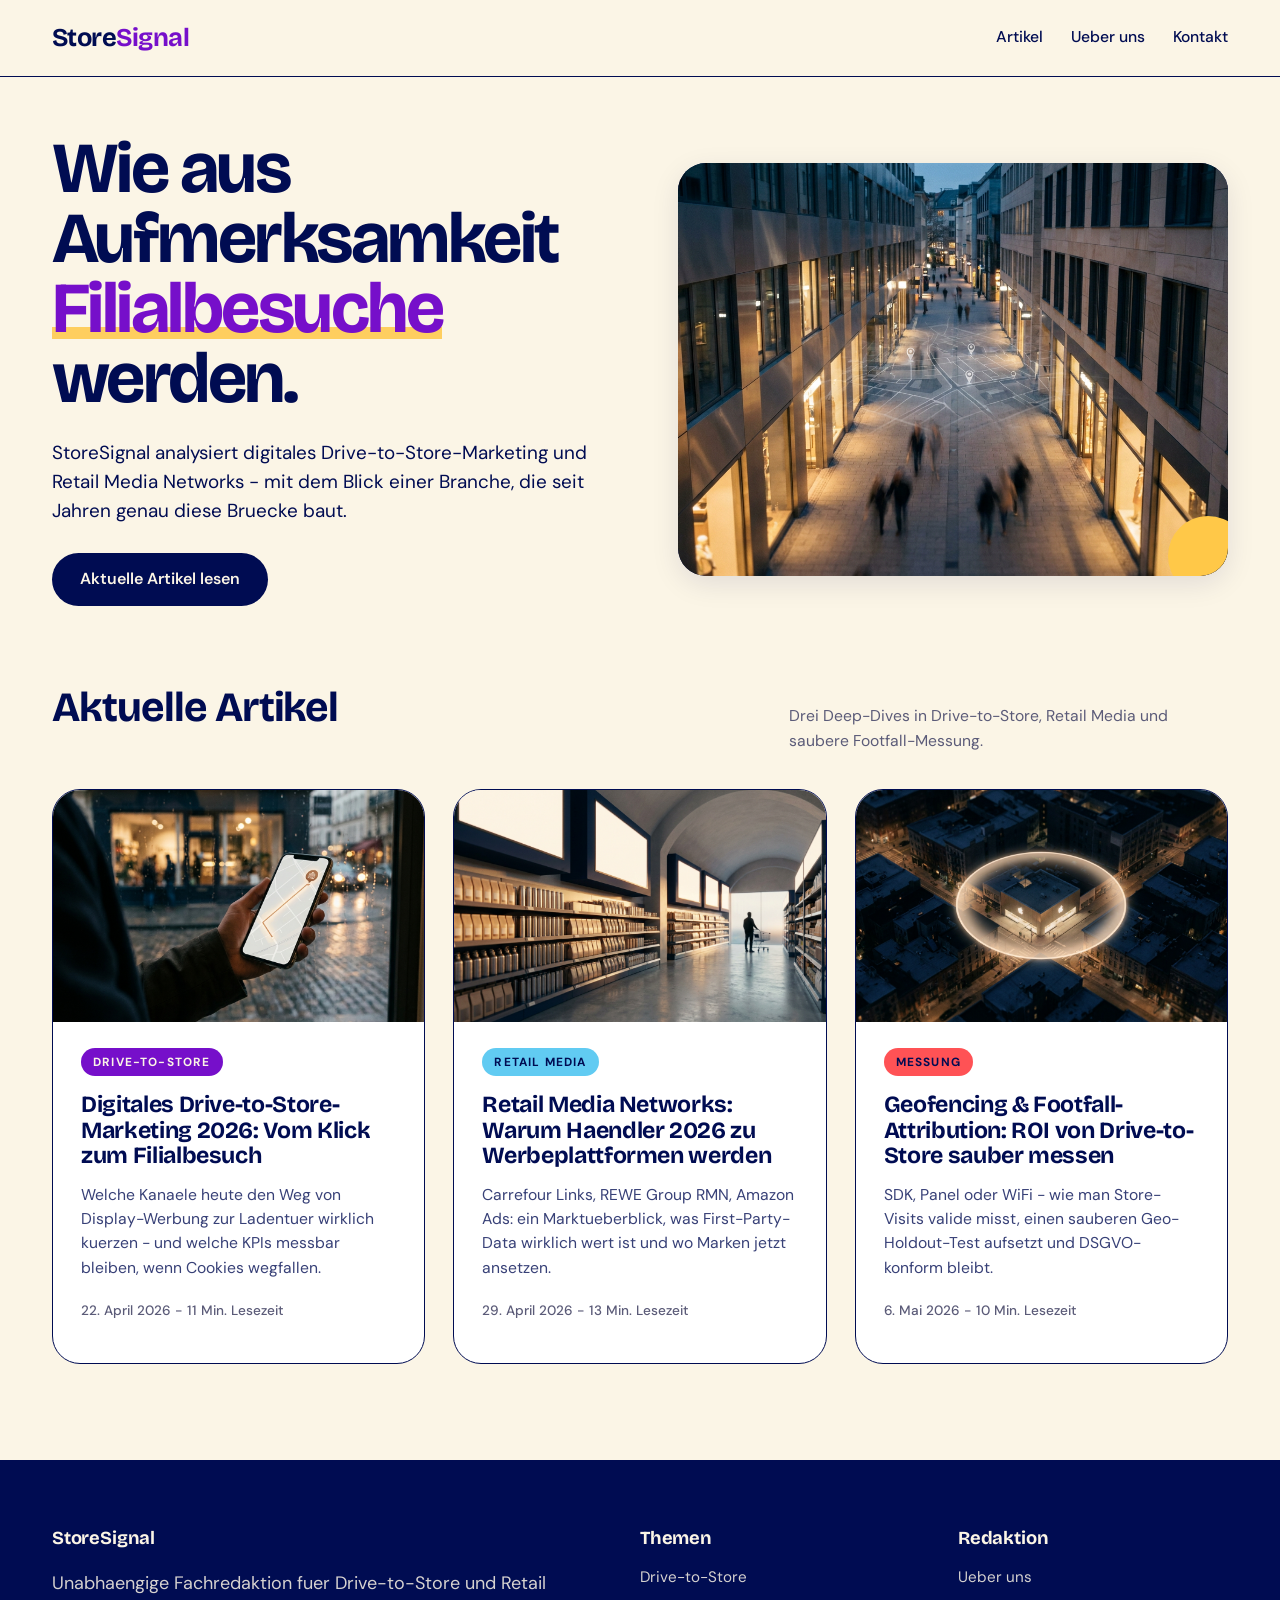
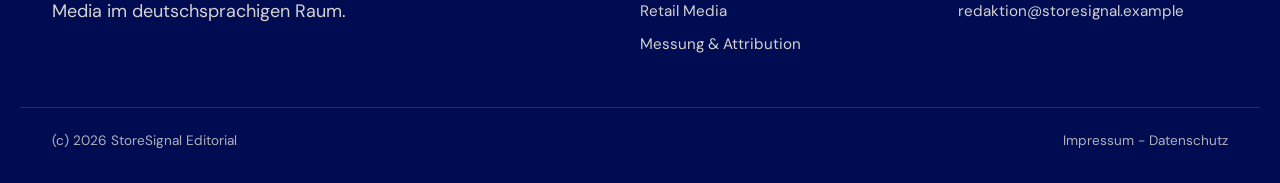
==== index.html @ 071c0acd "Initial blog: 3 articles, Shopfully-inspired design" ====
<!doctype html>
<html lang="de">
<head>
<meta charset="utf-8">
<meta name="viewport" content="width=device-width,initial-scale=1">
<title>StoreSignal - Drive-to-Store & Retail Media Insights</title>
<meta name="description" content="Fachredaktion fuer digitales Drive-to-Store-Marketing und Retail Media Networks: Analysen, KPI-Frameworks und Praxisbeispiele aus dem europaeischen Handel.">
<link rel="canonical" href="https://nichtagentur.github.io/dts-retail-blog/">
<meta property="og:type" content="website">
<meta property="og:title" content="StoreSignal - Drive-to-Store & Retail Media Insights">
<meta property="og:description" content="Fachredaktion fuer digitales Drive-to-Store-Marketing und Retail Media Networks im europaeischen Handel.">
<meta property="og:url" content="https://nichtagentur.github.io/dts-retail-blog/">
<meta property="og:image" content="https://nichtagentur.github.io/dts-retail-blog/assets/img/site-hero.png">
<meta property="og:locale" content="de_AT">
<meta name="twitter:card" content="summary_large_image">
<link rel="icon" href="favicon.ico" type="image/png">
<link rel="preconnect" href="https://fonts.googleapis.com">
<link rel="preconnect" href="https://fonts.gstatic.com" crossorigin>
<link rel="stylesheet" href="https://fonts.googleapis.com/css2?family=Bricolage+Grotesque:opsz,wght@12..96,500;12..96,600;12..96,700;12..96,800&family=DM+Sans:wght@400;500;600;700&display=swap">
<link rel="stylesheet" href="assets/style.css">
<link rel="preload" as="image" href="assets/img/site-hero.png">
<script type="application/ld+json">
{
  "@context": "https://schema.org",
  "@type": "WebSite",
  "name": "StoreSignal",
  "url": "https://nichtagentur.github.io/dts-retail-blog/",
  "description": "Fachredaktion fuer digitales Drive-to-Store-Marketing und Retail Media Networks.",
  "inLanguage": "de-AT",
  "publisher": {
    "@type": "Organization",
    "name": "StoreSignal Editorial",
    "url": "https://nichtagentur.github.io/dts-retail-blog/"
  }
}
</script>
<script type="application/ld+json">
{
  "@context": "https://schema.org",
  "@type": "Blog",
  "name": "StoreSignal",
  "url": "https://nichtagentur.github.io/dts-retail-blog/",
  "blogPost": [
    {"@type": "BlogPosting", "headline": "Digitales Drive-to-Store-Marketing 2026: Vom Klick zum Filialbesuch", "url": "https://nichtagentur.github.io/dts-retail-blog/artikel/drive-to-store-2026.html", "datePublished": "2026-04-22"},
    {"@type": "BlogPosting", "headline": "Retail Media Networks: Warum Haendler 2026 zu Werbeplattformen werden", "url": "https://nichtagentur.github.io/dts-retail-blog/artikel/retail-media-networks.html", "datePublished": "2026-04-29"},
    {"@type": "BlogPosting", "headline": "Geofencing & Footfall-Attribution: ROI von Drive-to-Store sauber messen", "url": "https://nichtagentur.github.io/dts-retail-blog/artikel/geofencing-roi-messen.html", "datePublished": "2026-05-06"}
  ]
}
</script>
</head>
<body>
<a class="skip-link" href="#main">Zum Inhalt springen</a>
<header class="site-header">
  <div class="site-header__inner">
    <a class="brand" href="/">Store<span>Signal</span></a>
    <nav class="site-nav" aria-label="Hauptnavigation">
      <a href="/">Artikel</a>
      <a href="about.html">Ueber uns</a>
      <a href="#footer-contact">Kontakt</a>
    </nav>
  </div>
</header>

<main id="main">
  <section class="hero" aria-label="Einleitung">
    <div class="hero__copy">
      <h1>Wie aus Aufmerksamkeit <em>Filialbesuche</em> werden.</h1>
      <p>StoreSignal analysiert digitales Drive-to-Store-Marketing und Retail Media Networks - mit dem Blick einer Branche, die seit Jahren genau diese Bruecke baut.</p>
      <a class="hero__cta" href="#artikel">Aktuelle Artikel lesen</a>
    </div>
    <div class="hero__media">
      <img src="assets/img/site-hero.png" alt="Moderne Einkaufsstrasse bei Daemmerung mit subtilen digitalen Karten-Overlays" width="1600" height="900">
    </div>
  </section>

  <div class="section-head" id="artikel">
    <h2>Aktuelle Artikel</h2>
    <p>Drei Deep-Dives in Drive-to-Store, Retail Media und saubere Footfall-Messung.</p>
  </div>

  <section class="cards" aria-label="Aktuelle Artikel">
    <article class="card">
      <a href="artikel/drive-to-store-2026.html" class="card__media" aria-hidden="true" tabindex="-1">
        <img src="assets/img/article1-hero.png" alt="" width="640" height="360" loading="lazy">
      </a>
      <div class="card__body">
        <span class="card__tag tag--purple">Drive-to-Store</span>
        <h2 class="card__title"><a href="artikel/drive-to-store-2026.html">Digitales Drive-to-Store-Marketing 2026: Vom Klick zum Filialbesuch</a></h2>
        <p class="card__excerpt">Welche Kanaele heute den Weg von Display-Werbung zur Ladentuer wirklich kuerzen - und welche KPIs messbar bleiben, wenn Cookies wegfallen.</p>
        <p class="card__meta">22. April 2026 - 11 Min. Lesezeit</p>
      </div>
    </article>

    <article class="card">
      <a href="artikel/retail-media-networks.html" class="card__media" aria-hidden="true" tabindex="-1">
        <img src="assets/img/article2-hero.png" alt="" width="640" height="360" loading="lazy">
      </a>
      <div class="card__body">
        <span class="card__tag tag--cyan">Retail Media</span>
        <h2 class="card__title"><a href="artikel/retail-media-networks.html">Retail Media Networks: Warum Haendler 2026 zu Werbeplattformen werden</a></h2>
        <p class="card__excerpt">Carrefour Links, REWE Group RMN, Amazon Ads: ein Marktueberblick, was First-Party-Data wirklich wert ist und wo Marken jetzt ansetzen.</p>
        <p class="card__meta">29. April 2026 - 13 Min. Lesezeit</p>
      </div>
    </article>

    <article class="card">
      <a href="artikel/geofencing-roi-messen.html" class="card__media" aria-hidden="true" tabindex="-1">
        <img src="assets/img/article3-hero.png" alt="" width="640" height="360" loading="lazy">
      </a>
      <div class="card__body">
        <span class="card__tag tag--coral">Messung</span>
        <h2 class="card__title"><a href="artikel/geofencing-roi-messen.html">Geofencing & Footfall-Attribution: ROI von Drive-to-Store sauber messen</a></h2>
        <p class="card__excerpt">SDK, Panel oder WiFi - wie man Store-Visits valide misst, einen sauberen Geo-Holdout-Test aufsetzt und DSGVO-konform bleibt.</p>
        <p class="card__meta">6. Mai 2026 - 10 Min. Lesezeit</p>
      </div>
    </article>
  </section>
</main>

<footer class="site-footer" id="footer-contact">
  <div class="site-footer__inner">
    <div>
      <h3>StoreSignal</h3>
      <p>Unabhaengige Fachredaktion fuer Drive-to-Store und Retail Media im deutschsprachigen Raum.</p>
    </div>
    <div>
      <h3>Themen</h3>
      <ul>
        <li><a href="artikel/drive-to-store-2026.html">Drive-to-Store</a></li>
        <li><a href="artikel/retail-media-networks.html">Retail Media</a></li>
        <li><a href="artikel/geofencing-roi-messen.html">Messung & Attribution</a></li>
      </ul>
    </div>
    <div>
      <h3>Redaktion</h3>
      <ul>
        <li><a href="about.html">Ueber uns</a></li>
        <li><a href="mailto:redaktion@storesignal.example">redaktion@storesignal.example</a></li>
      </ul>
    </div>
  </div>
  <div class="site-footer__legal">
    <span>(c) 2026 StoreSignal Editorial</span>
    <span><a href="about.html#impressum">Impressum</a> - <a href="about.html#datenschutz">Datenschutz</a></span>
  </div>
</footer>
</body>
</html>
---- assets/style.css ----
/* StoreSignal - Shopfully-inspired design system */
:root {
  --c-navy: #000C52;
  --c-cream: #FBF5E6;
  --c-white: #ffffff;
  --c-purple: #760FCA;
  --c-yellow: #FFC848;
  --c-cyan: #61CBF2;
  --c-coral: #FF5255;
  --c-muted: #5b5b78;
  --c-line: #e5e0d2;
  --shadow: 0 8px 28px rgba(0, 12, 82, 0.10);
  --radius: 18px;
  --radius-lg: 28px;
  --maxw: 1240px;
  --readw: 740px;
  --font-display: "Bricolage Grotesque", "Komplekt", "Space Grotesk", system-ui, sans-serif;
  --font-body: "DM Sans", system-ui, -apple-system, "Segoe UI", Roboto, Helvetica, Arial, sans-serif;
}

* { box-sizing: border-box; }
html { scroll-behavior: smooth; }
body {
  margin: 0;
  background: var(--c-cream);
  color: var(--c-navy);
  font-family: var(--font-body);
  font-size: 18px;
  line-height: 1.55;
  -webkit-font-smoothing: antialiased;
  text-rendering: optimizeLegibility;
}
@media (prefers-reduced-motion: reduce) {
  *, *::before, *::after { animation: none !important; transition: none !important; }
}
img { max-width: 100%; height: auto; display: block; }
a { color: var(--c-purple); text-decoration: none; border-bottom: 1.5px solid currentColor; padding-bottom: 1px; }
a:hover { color: var(--c-coral); }

.skip-link {
  position: absolute; left: -9999px; top: 0;
  background: var(--c-navy); color: var(--c-cream); padding: 10px 16px; z-index: 1000;
}
.skip-link:focus { left: 8px; top: 8px; }

/* ---------- Header ---------- */
.site-header {
  background: var(--c-cream);
  border-bottom: 1.5px solid var(--c-navy);
  position: sticky; top: 0; z-index: 50;
}
.site-header__inner {
  max-width: var(--maxw); margin: 0 auto;
  padding: 18px 32px;
  display: flex; align-items: center; justify-content: space-between; gap: 24px;
}
.brand {
  font-family: var(--font-display);
  font-size: 1.6rem; font-weight: 700;
  color: var(--c-navy);
  border: none; padding: 0;
  letter-spacing: -0.02em;
}
.brand:hover { color: var(--c-purple); }
.brand span { color: var(--c-purple); }
.site-nav { display: flex; gap: 28px; }
.site-nav a {
  border: none;
  color: var(--c-navy);
  font-weight: 500; font-size: 0.98rem;
}
.site-nav a:hover { color: var(--c-purple); }
.site-nav a[aria-current="page"] { color: var(--c-purple); }

/* ---------- Hero ---------- */
.hero {
  max-width: var(--maxw);
  margin: 56px auto 80px;
  padding: 0 32px;
  display: grid;
  grid-template-columns: 1.05fr 1fr;
  gap: 48px;
  align-items: center;
}
.hero__copy h1 {
  font-family: var(--font-display);
  font-weight: 700;
  font-size: clamp(2.6rem, 5.6vw, 4.6rem);
  line-height: 0.98;
  letter-spacing: -0.035em;
  margin: 0 0 24px;
  color: var(--c-navy);
}
.hero__copy h1 em {
  font-style: normal; color: var(--c-purple);
  position: relative; display: inline-block;
}
.hero__copy h1 em::after {
  content: ""; position: absolute; left: 0; right: 0; bottom: 4px; height: 12px;
  background: var(--c-yellow); z-index: -1; opacity: 0.85;
}
.hero__copy p {
  font-size: 1.18rem;
  color: var(--c-navy);
  margin: 0 0 28px;
  max-width: 30em;
}
.hero__cta {
  display: inline-block;
  background: var(--c-navy);
  color: var(--c-cream);
  font-weight: 600;
  padding: 14px 28px;
  border-radius: 999px;
  border: none;
  font-size: 1rem;
  transition: transform 0.15s ease, background 0.15s ease;
}
.hero__cta:hover { background: var(--c-purple); color: var(--c-cream); transform: translateY(-2px); }
.hero__media {
  border-radius: var(--radius-lg);
  overflow: hidden;
  background: var(--c-navy);
  aspect-ratio: 4/3;
  box-shadow: var(--shadow);
  position: relative;
}
.hero__media img { width: 100%; height: 100%; object-fit: cover; }
.hero__media::after {
  content: ""; position: absolute; inset: auto -20px -20px auto;
  width: 80px; height: 80px; background: var(--c-yellow); border-radius: 50%;
}

/* ---------- Layout containers ---------- */
main { display: block; }
.container { max-width: var(--maxw); margin: 0 auto; padding: 0 32px; }

/* ---------- Section heading ---------- */
.section-head {
  max-width: var(--maxw); margin: 0 auto 36px; padding: 0 32px;
  display: flex; align-items: baseline; justify-content: space-between; gap: 24px;
}
.section-head h2 {
  font-family: var(--font-display);
  font-weight: 700; font-size: clamp(1.8rem, 3.4vw, 2.6rem);
  letter-spacing: -0.025em; line-height: 1.05;
  margin: 0;
}
.section-head p { color: var(--c-muted); font-size: 0.98rem; margin: 0; max-width: 28em; }

/* ---------- Cards ---------- */
.cards {
  display: grid;
  grid-template-columns: repeat(auto-fit, minmax(330px, 1fr));
  gap: 28px;
  max-width: var(--maxw);
  margin: 0 auto 96px;
  padding: 0 32px;
}
.card {
  background: var(--c-white);
  border: 1.5px solid var(--c-navy);
  border-radius: var(--radius-lg);
  overflow: hidden;
  display: flex; flex-direction: column;
  transition: transform 0.2s ease, box-shadow 0.2s ease;
}
.card:hover { transform: translateY(-4px); box-shadow: var(--shadow); }
.card__media { aspect-ratio: 16/10; background: var(--c-navy); overflow: hidden; border: none; padding: 0; display: block; }
.card__media img { width: 100%; height: 100%; object-fit: cover; }
.card__body { padding: 26px 28px 28px; flex: 1; display: flex; flex-direction: column; }
.card__tag {
  align-self: flex-start;
  font-size: 0.74rem; font-weight: 700; text-transform: uppercase; letter-spacing: 0.1em;
  background: var(--c-yellow); color: var(--c-navy);
  padding: 5px 12px; border-radius: 999px;
  margin-bottom: 16px;
}
.card__tag.tag--purple { background: var(--c-purple); color: var(--c-cream); }
.card__tag.tag--cyan { background: var(--c-cyan); color: var(--c-navy); }
.card__tag.tag--coral { background: var(--c-coral); color: var(--c-navy); }
.card__title {
  font-family: var(--font-display);
  font-weight: 700; font-size: 1.45rem; line-height: 1.1;
  letter-spacing: -0.015em; margin: 0 0 14px;
}
.card__title a { color: var(--c-navy); border: none; }
.card__title a:hover { color: var(--c-purple); }
.card__excerpt { color: var(--c-navy); opacity: 0.78; font-size: 0.98rem; margin: 0 0 20px; }
.card__meta { margin-top: auto; font-size: 0.85rem; color: var(--c-muted); font-weight: 500; }

/* ---------- Article page ---------- */
.article {
  background: var(--c-cream);
  padding-top: 36px;
  padding-bottom: 96px;
}
.article__breadcrumbs {
  font-size: 0.88rem; color: var(--c-muted);
  max-width: var(--readw); margin: 0 auto 24px; padding: 0 24px;
}
.article__breadcrumbs a { color: var(--c-muted); border: none; }
.article__breadcrumbs a:hover { color: var(--c-purple); }
.article__header { max-width: var(--readw); margin: 0 auto 36px; padding: 0 24px; }
.article__tag {
  display: inline-block;
  font-size: 0.78rem; font-weight: 700; text-transform: uppercase; letter-spacing: 0.1em;
  background: var(--c-yellow); color: var(--c-navy);
  padding: 6px 14px; border-radius: 999px;
}
.article__title {
  font-family: var(--font-display); font-weight: 700;
  font-size: clamp(2.2rem, 4.6vw, 3.6rem);
  line-height: 1.02;
  letter-spacing: -0.03em;
  margin: 18px 0 22px;
  color: var(--c-navy);
}
.article__lede {
  font-size: 1.28rem; line-height: 1.5; color: var(--c-navy);
  margin: 0 0 28px; font-weight: 500;
}
.article__meta {
  display: flex; flex-wrap: wrap; gap: 18px;
  font-size: 0.92rem; color: var(--c-muted);
  border-top: 1.5px solid var(--c-navy);
  border-bottom: 1.5px solid var(--c-navy);
  padding: 16px 0;
}
.article__meta strong { color: var(--c-navy); font-weight: 700; }
.article__meta a { border: none; color: var(--c-purple); font-weight: 600; }

.article__hero {
  max-width: var(--maxw); margin: 32px auto 44px; padding: 0 32px;
}
.article__hero img {
  width: 100%; aspect-ratio: 16/9; object-fit: cover;
  border-radius: var(--radius-lg);
  border: 1.5px solid var(--c-navy);
}
.article__hero figcaption {
  margin-top: 14px; font-size: 0.88rem; color: var(--c-muted); text-align: center;
}

.article__body {
  max-width: var(--readw); margin: 0 auto; padding: 0 24px;
  font-family: var(--font-body);
  font-size: 1.13rem; line-height: 1.7;
  color: var(--c-navy);
}
.article__body h2 {
  font-family: var(--font-display); font-weight: 700;
  font-size: 1.85rem; line-height: 1.1; margin: 56px 0 16px;
  letter-spacing: -0.02em;
}
.article__body h3 {
  font-family: var(--font-display); font-weight: 700;
  font-size: 1.3rem; margin: 36px 0 10px;
  letter-spacing: -0.015em;
}
.article__body p { margin: 0 0 20px; }
.article__body ul, .article__body ol { margin: 0 0 22px; padding-left: 1.4em; }
.article__body li { margin-bottom: 10px; }
.article__body li::marker { color: var(--c-purple); font-weight: 700; }
.article__body strong { color: var(--c-navy); }
.article__body blockquote {
  margin: 32px 0; padding: 18px 26px;
  background: var(--c-yellow);
  border-radius: var(--radius);
  font-weight: 500;
  color: var(--c-navy);
  font-size: 1.15rem;
  border: none;
  font-style: normal;
}
.article__body figure { margin: 36px 0; }
.article__body figure img {
  border-radius: var(--radius);
  border: 1.5px solid var(--c-navy);
}
.article__body figcaption {
  font-size: 0.88rem; color: var(--c-muted); text-align: center; margin-top: 10px;
}
.article__body table {
  width: 100%; border-collapse: separate; border-spacing: 0; margin: 28px 0;
  font-size: 0.96rem;
  border: 1.5px solid var(--c-navy);
  border-radius: var(--radius);
  overflow: hidden;
  background: var(--c-white);
}
.article__body th, .article__body td {
  padding: 12px 16px; text-align: left;
  border-bottom: 1px solid var(--c-line);
}
.article__body th {
  background: var(--c-navy); color: var(--c-cream); font-weight: 700;
  text-transform: uppercase; letter-spacing: 0.05em; font-size: 0.82rem;
}
.article__body tr:last-child td { border-bottom: none; }
.article__body tbody tr:nth-child(even) { background: var(--c-cream); }

/* ---------- Author box ---------- */
.author-box {
  max-width: var(--readw); margin: 64px auto 0; padding: 0 24px;
}
.author-box__inner {
  display: flex; gap: 22px; align-items: flex-start;
  background: var(--c-navy);
  color: var(--c-cream);
  border-radius: var(--radius-lg);
  padding: 28px 30px;
}
.author-box__avatar {
  width: 76px; height: 76px; border-radius: 50%;
  background: var(--c-yellow); color: var(--c-navy);
  display: flex; align-items: center; justify-content: center;
  font-family: var(--font-display); font-size: 1.7rem; font-weight: 700;
  flex-shrink: 0;
}
.author-box__text { font-size: 0.98rem; line-height: 1.55; }
.author-box__text strong { font-size: 1.1rem; color: var(--c-cream); display: block; margin-bottom: 6px; font-family: var(--font-display); letter-spacing: -0.01em; }
.author-box__text p { margin: 4px 0; color: var(--c-cream); opacity: 0.9; }
.author-box__text a { color: var(--c-yellow); border-bottom-color: var(--c-yellow); }
.author-box__text a:hover { color: var(--c-cream); }

/* ---------- References ---------- */
.refs {
  max-width: var(--readw); margin: 56px auto 0; padding: 0 24px;
  font-size: 0.94rem; color: var(--c-muted);
}
.refs h2 { font-family: var(--font-display); color: var(--c-navy); font-size: 1.3rem; margin-bottom: 14px; letter-spacing: -0.015em; }
.refs ol { padding-left: 1.4em; }
.refs li { margin-bottom: 6px; }

/* ---------- Related ---------- */
.related {
  max-width: var(--maxw); margin: 80px auto 0; padding: 0 32px;
}
.related h2 {
  font-family: var(--font-display); font-weight: 700;
  font-size: 1.8rem; margin-bottom: 28px;
  letter-spacing: -0.025em;
}
.related .cards { padding: 0; margin: 0; }

/* ---------- Footer ---------- */
.site-footer {
  margin-top: 96px;
  background: var(--c-navy);
  color: var(--c-cream);
  padding: 64px 0 32px;
}
.site-footer__inner {
  max-width: var(--maxw); margin: 0 auto; padding: 0 32px;
  display: grid; grid-template-columns: 2fr 1fr 1fr; gap: 48px;
}
.site-footer h3 {
  font-family: var(--font-display); color: var(--c-cream); font-size: 1.15rem;
  margin: 0 0 14px; letter-spacing: -0.01em; font-weight: 700;
}
.site-footer p, .site-footer li { color: var(--c-cream); opacity: 0.85; }
.site-footer a { color: var(--c-cream); border-bottom-color: transparent; }
.site-footer a:hover { color: var(--c-yellow); border-bottom-color: var(--c-yellow); }
.site-footer ul { list-style: none; padding: 0; margin: 0; }
.site-footer li { margin-bottom: 10px; font-size: 0.95rem; }
.site-footer__legal {
  max-width: var(--maxw); margin: 40px auto 0; padding: 22px 32px 0;
  border-top: 1px solid rgba(251, 245, 230, 0.15);
  font-size: 0.85rem;
  display: flex; justify-content: space-between; flex-wrap: wrap; gap: 12px;
}
.site-footer__legal span { opacity: 0.7; }

/* ---------- About page ---------- */
.about__body {
  max-width: var(--readw); margin: 56px auto; padding: 0 24px;
  font-size: 1.1rem; line-height: 1.7;
}
.about__body h1 {
  font-family: var(--font-display); font-weight: 700;
  font-size: clamp(2.4rem, 4.4vw, 3.4rem); line-height: 1.02;
  letter-spacing: -0.03em; margin-bottom: 28px;
}
.about__body h2 {
  font-family: var(--font-display); font-weight: 700;
  font-size: 1.6rem; margin: 44px 0 12px; letter-spacing: -0.02em;
}

@media (max-width: 880px) {
  .hero { grid-template-columns: 1fr; gap: 32px; margin: 40px auto 56px; }
  .hero__media { aspect-ratio: 16/10; }
}
@media (max-width: 720px) {
  .site-header__inner { flex-direction: column; gap: 12px; padding: 14px 18px; }
  .site-footer__inner { grid-template-columns: 1fr; gap: 32px; }
  .author-box__inner { flex-direction: column; }
  .article__title { font-size: 2rem; }
}
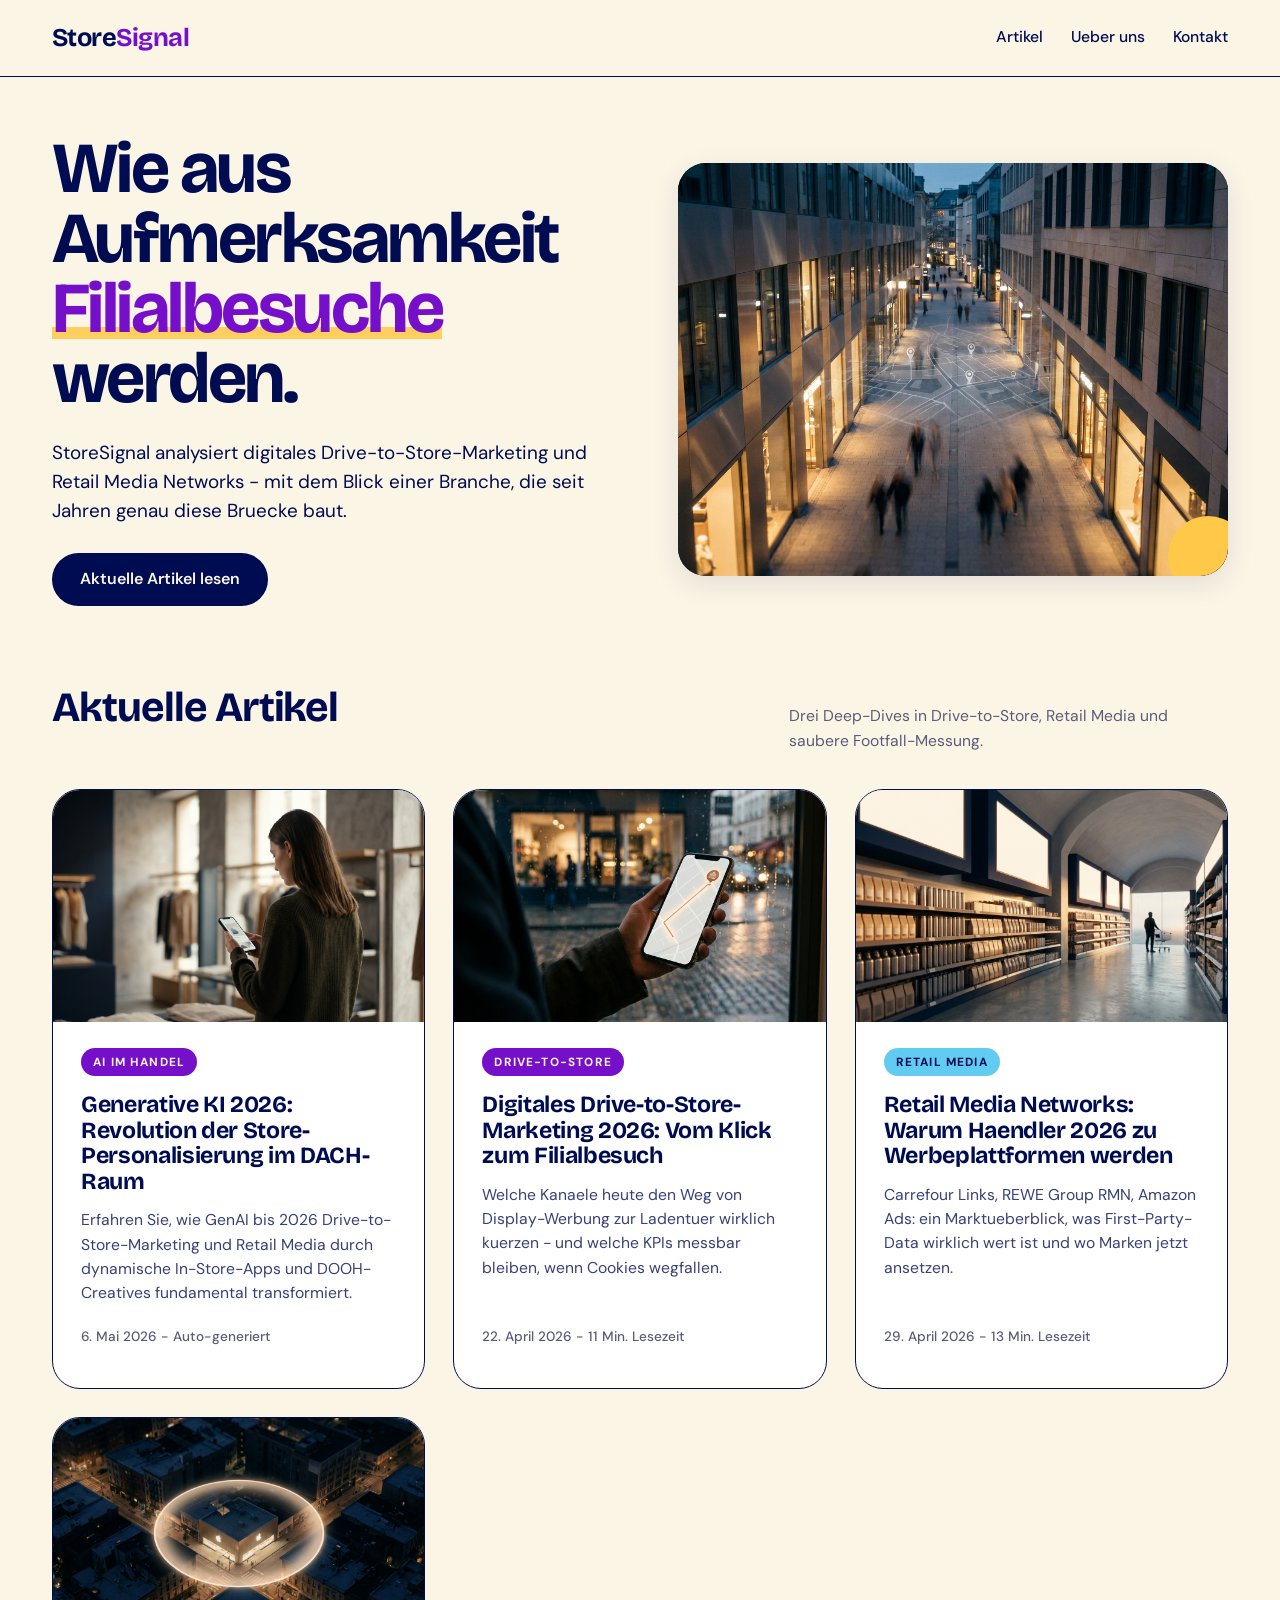
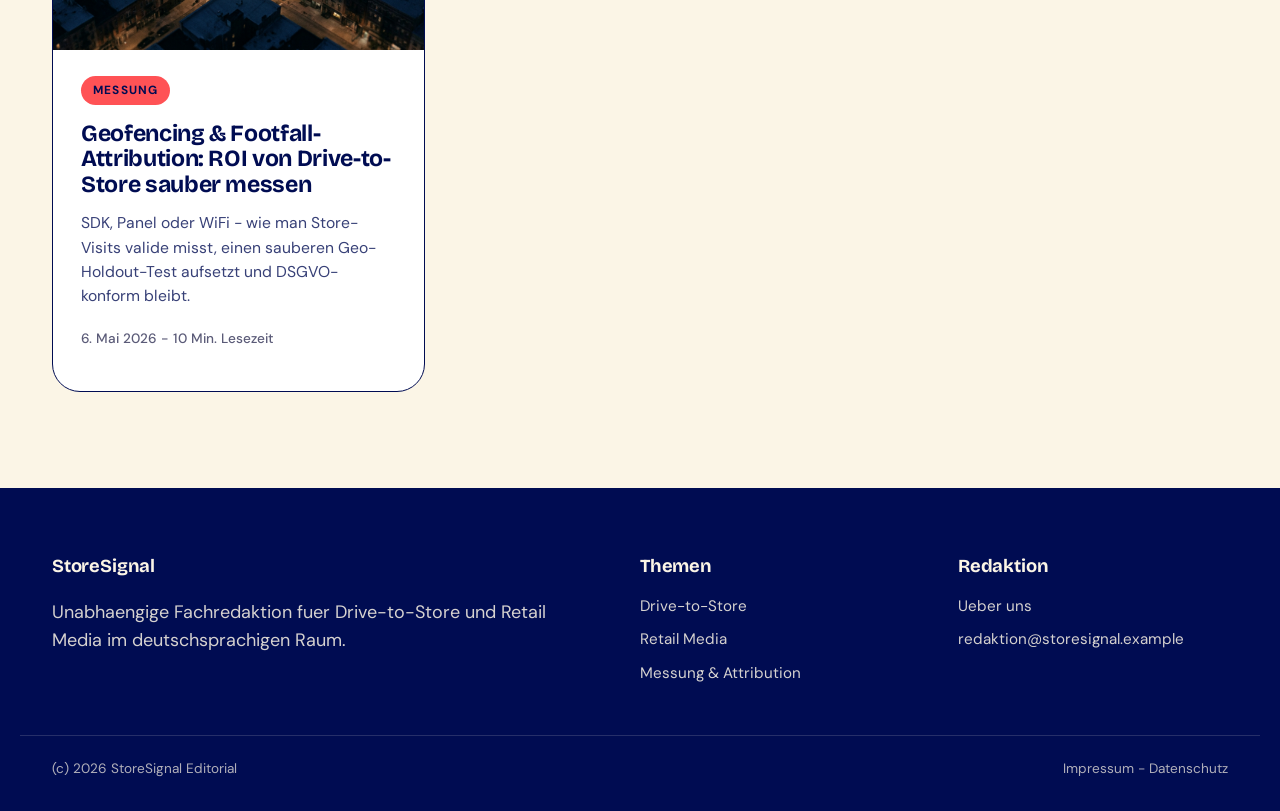
==== commit 8cd10fd1: "auto: publish ai-personalisierung-handel-2026" ====
--- a/index.html
+++ b/index.html
@@ -52,9 +52,9 @@
 <a class="skip-link" href="#main">Zum Inhalt springen</a>
 <header class="site-header">
   <div class="site-header__inner">
-    <a class="brand" href="/">Store<span>Signal</span></a>
+    <a class="brand" href="./">Store<span>Signal</span></a>
     <nav class="site-nav" aria-label="Hauptnavigation">
-      <a href="/">Artikel</a>
+      <a href="./">Artikel</a>
       <a href="about.html">Ueber uns</a>
       <a href="#footer-contact">Kontakt</a>
     </nav>
@@ -79,6 +79,19 @@
   </div>
 
   <section class="cards" aria-label="Aktuelle Artikel">
+    <!-- AUTO-CARDS-START -->
+    <article class="card">
+      <a href="artikel/ai-personalisierung-handel-2026.html" class="card__media" aria-hidden="true" tabindex="-1">
+        <img src="assets/img/ai-personalisierung-handel-2026-hero.png" alt="" width="640" height="360" loading="lazy">
+      </a>
+      <div class="card__body">
+        <span class="card__tag tag--purple">AI im Handel</span>
+        <h2 class="card__title"><a href="artikel/ai-personalisierung-handel-2026.html">Generative KI 2026: Revolution der Store-Personalisierung im DACH-Raum</a></h2>
+        <p class="card__excerpt">Erfahren Sie, wie GenAI bis 2026 Drive-to-Store-Marketing und Retail Media durch dynamische In-Store-Apps und DOOH-Creatives fundamental transformiert.</p>
+        <p class="card__meta">6. Mai 2026 - Auto-generiert</p>
+      </div>
+    </article>
+    <!-- AUTO-CARDS-END -->
     <article class="card">
       <a href="artikel/drive-to-store-2026.html" class="card__media" aria-hidden="true" tabindex="-1">
         <img src="assets/img/article1-hero.png" alt="" width="640" height="360" loading="lazy">
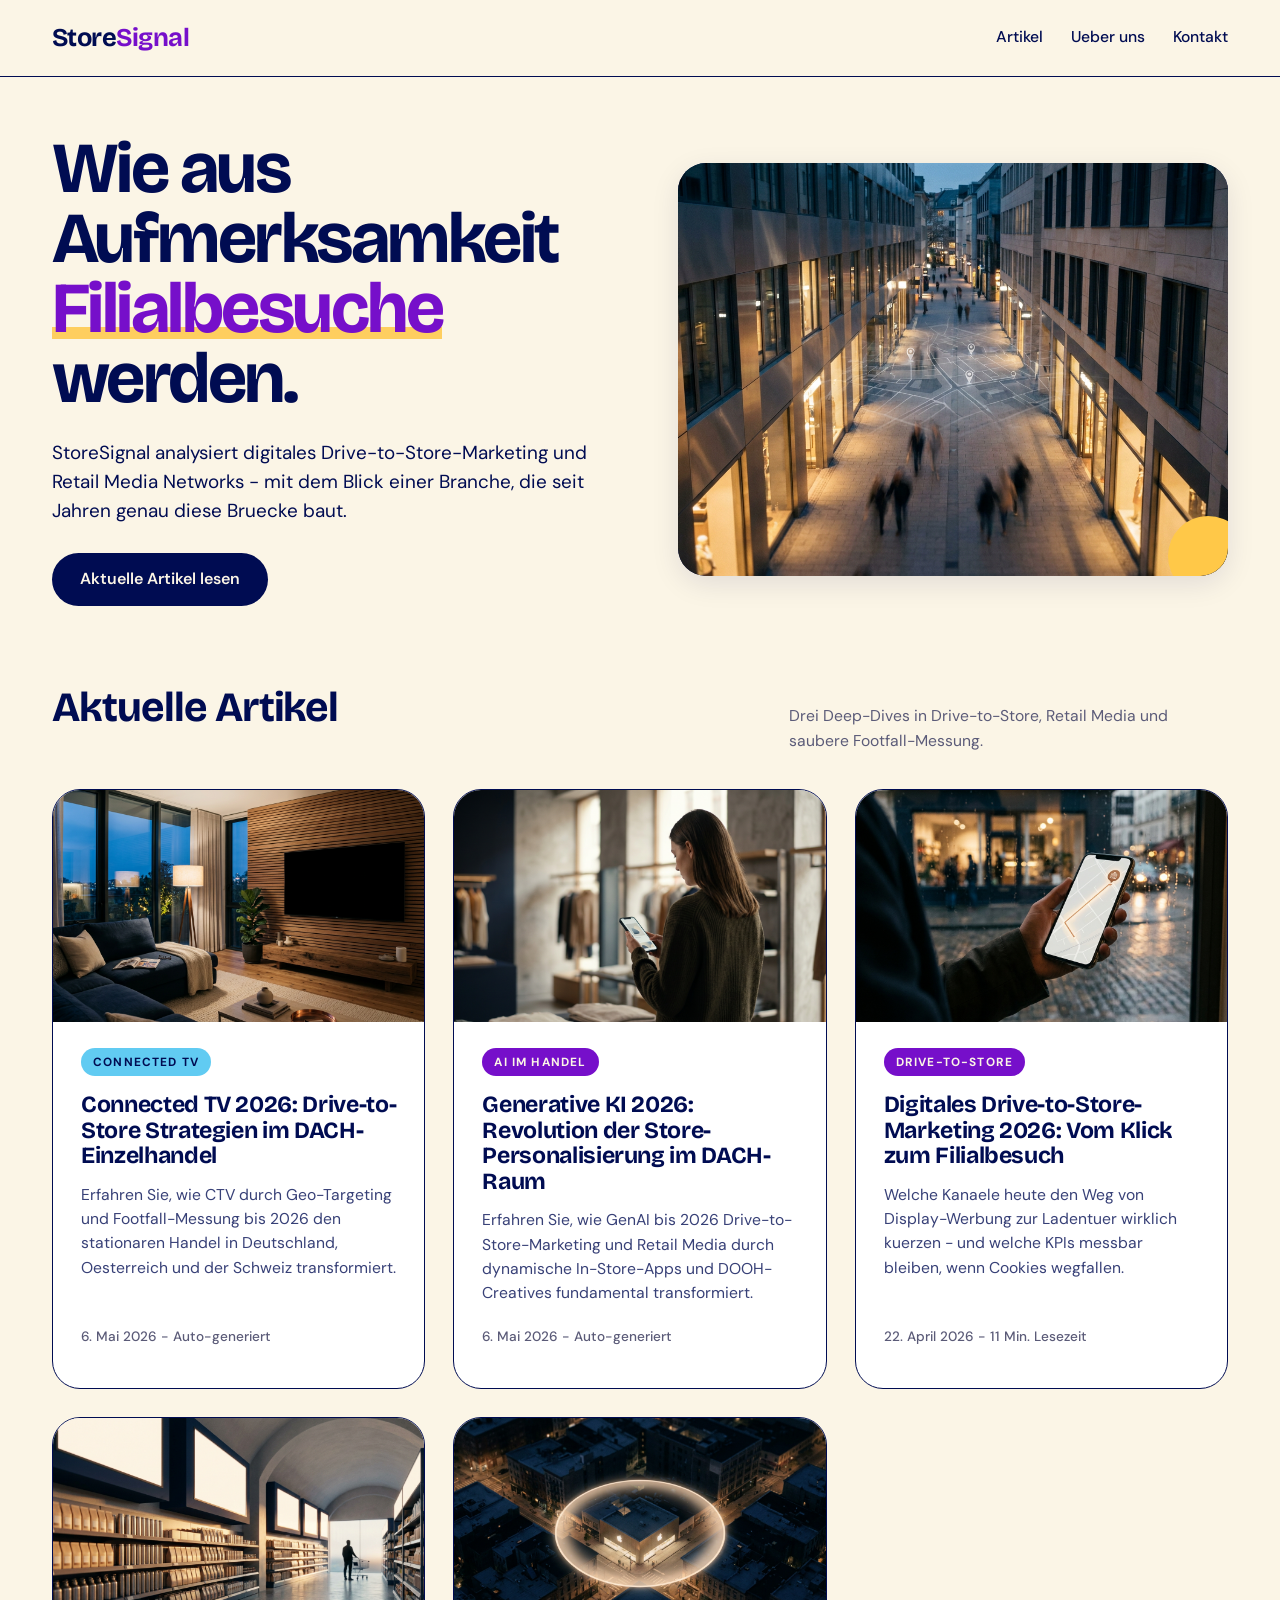
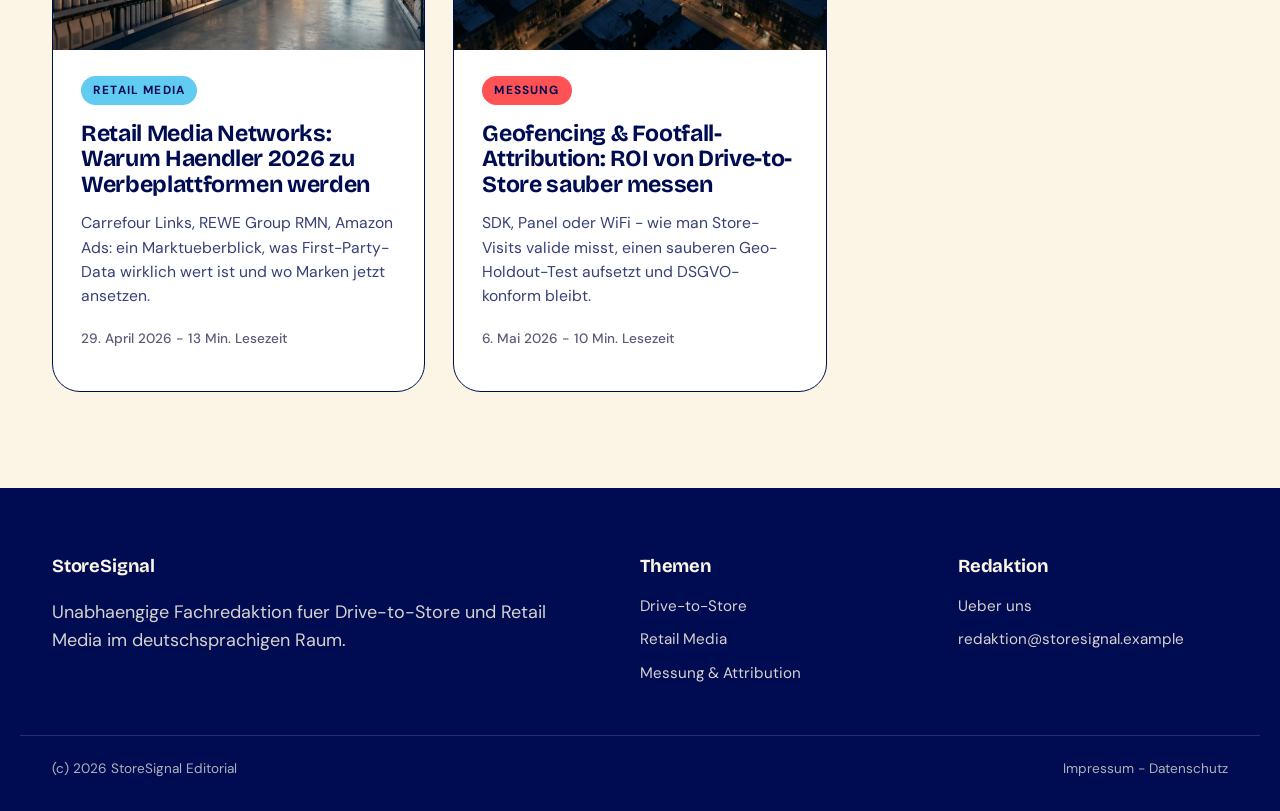
==== commit cd5ce61f: "auto: publish connected-tv-drive-to-store-2026" ====
--- a/index.html
+++ b/index.html
@@ -81,6 +81,17 @@
   <section class="cards" aria-label="Aktuelle Artikel">
     <!-- AUTO-CARDS-START -->
     <article class="card">
+      <a href="artikel/connected-tv-drive-to-store-2026.html" class="card__media" aria-hidden="true" tabindex="-1">
+        <img src="assets/img/connected-tv-drive-to-store-2026-hero.png" alt="" width="640" height="360" loading="lazy">
+      </a>
+      <div class="card__body">
+        <span class="card__tag tag--cyan">Connected TV</span>
+        <h2 class="card__title"><a href="artikel/connected-tv-drive-to-store-2026.html">Connected TV 2026: Drive-to-Store Strategien im DACH-Einzelhandel</a></h2>
+        <p class="card__excerpt">Erfahren Sie, wie CTV durch Geo-Targeting und Footfall-Messung bis 2026 den stationaren Handel in Deutschland, Oesterreich und der Schweiz transformiert.</p>
+        <p class="card__meta">6. Mai 2026 - Auto-generiert</p>
+      </div>
+    </article>
+    <article class="card">
       <a href="artikel/ai-personalisierung-handel-2026.html" class="card__media" aria-hidden="true" tabindex="-1">
         <img src="assets/img/ai-personalisierung-handel-2026-hero.png" alt="" width="640" height="360" loading="lazy">
       </a>
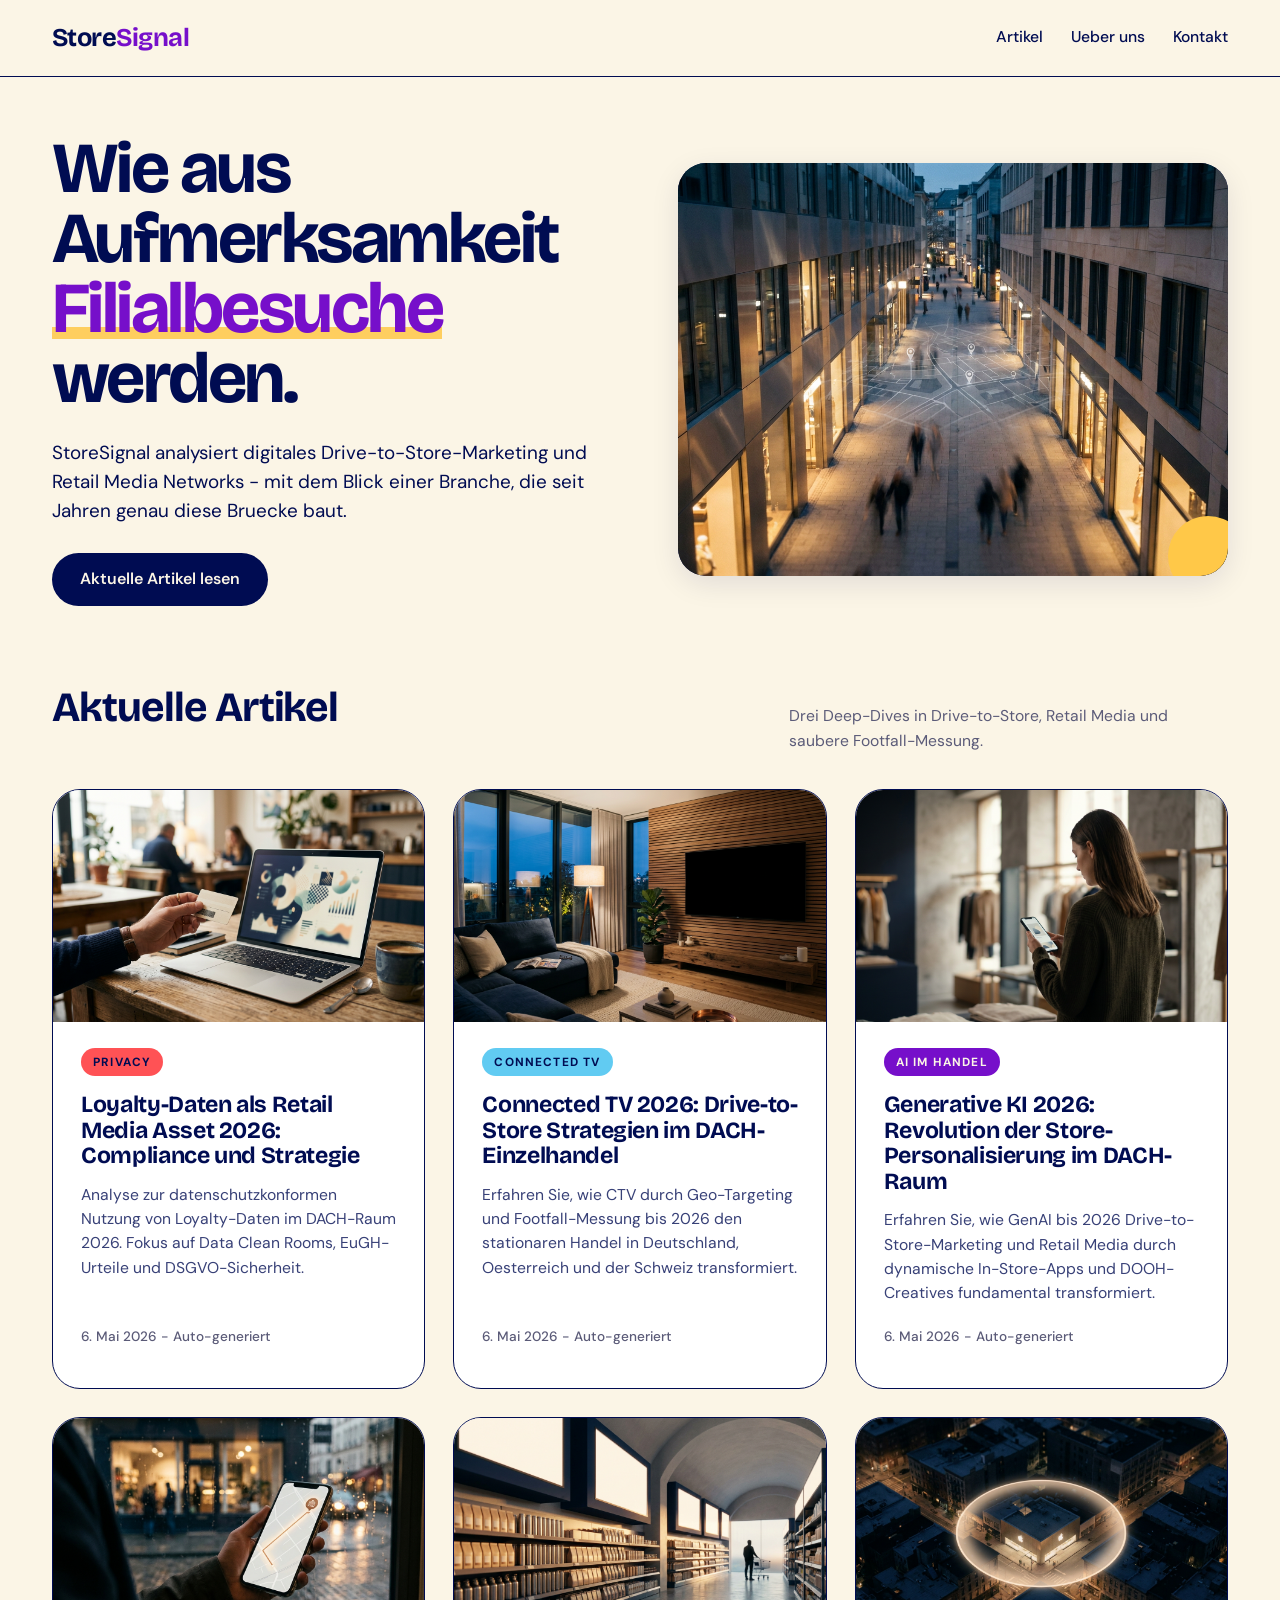
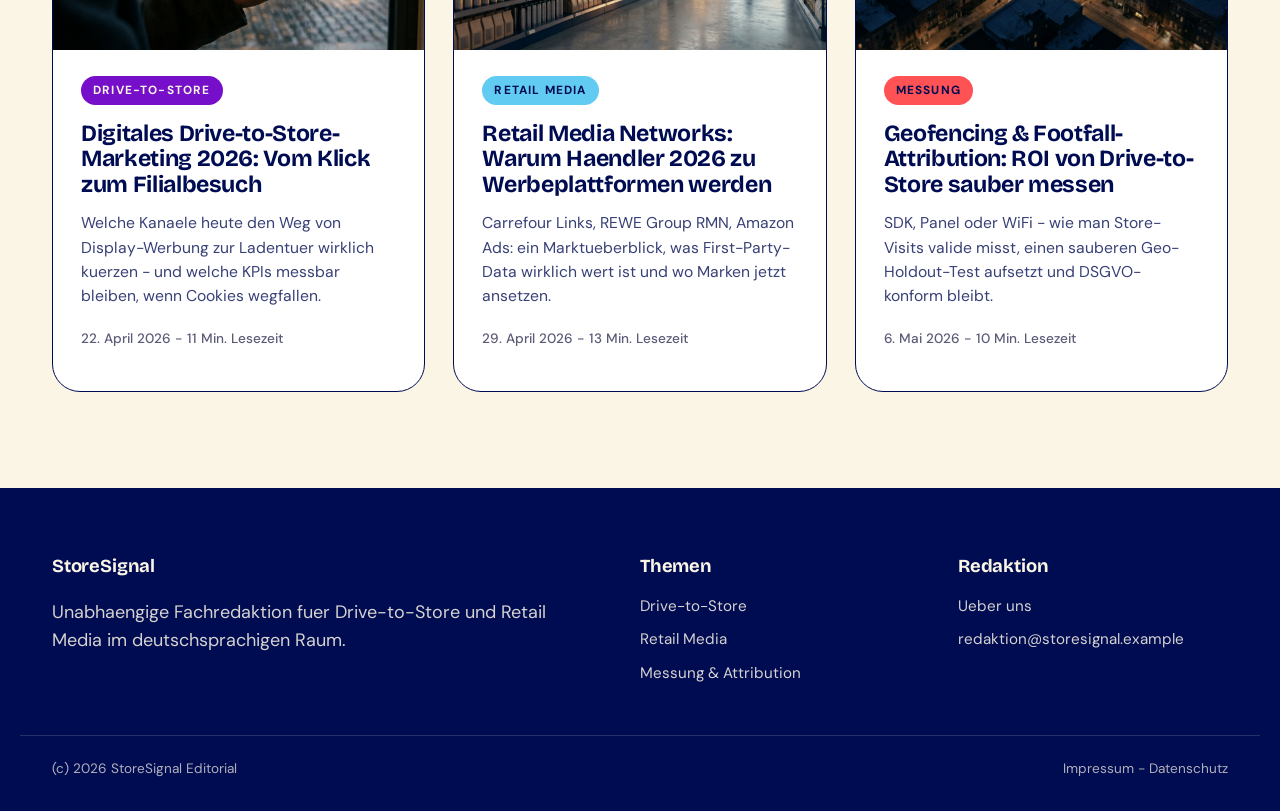
==== commit 34e216eb: "auto: publish loyalty-daten-dsgvo-2026" ====
--- a/index.html
+++ b/index.html
@@ -80,6 +80,17 @@
 
   <section class="cards" aria-label="Aktuelle Artikel">
     <!-- AUTO-CARDS-START -->
+    <article class="card">
+      <a href="artikel/loyalty-daten-dsgvo-2026.html" class="card__media" aria-hidden="true" tabindex="-1">
+        <img src="assets/img/loyalty-daten-dsgvo-2026-hero.png" alt="" width="640" height="360" loading="lazy">
+      </a>
+      <div class="card__body">
+        <span class="card__tag tag--coral">Privacy</span>
+        <h2 class="card__title"><a href="artikel/loyalty-daten-dsgvo-2026.html">Loyalty-Daten als Retail Media Asset 2026: Compliance und Strategie</a></h2>
+        <p class="card__excerpt">Analyse zur datenschutzkonformen Nutzung von Loyalty-Daten im DACH-Raum 2026. Fokus auf Data Clean Rooms, EuGH-Urteile und DSGVO-Sicherheit.</p>
+        <p class="card__meta">6. Mai 2026 - Auto-generiert</p>
+      </div>
+    </article>
     <article class="card">
       <a href="artikel/connected-tv-drive-to-store-2026.html" class="card__media" aria-hidden="true" tabindex="-1">
         <img src="assets/img/connected-tv-drive-to-store-2026-hero.png" alt="" width="640" height="360" loading="lazy">
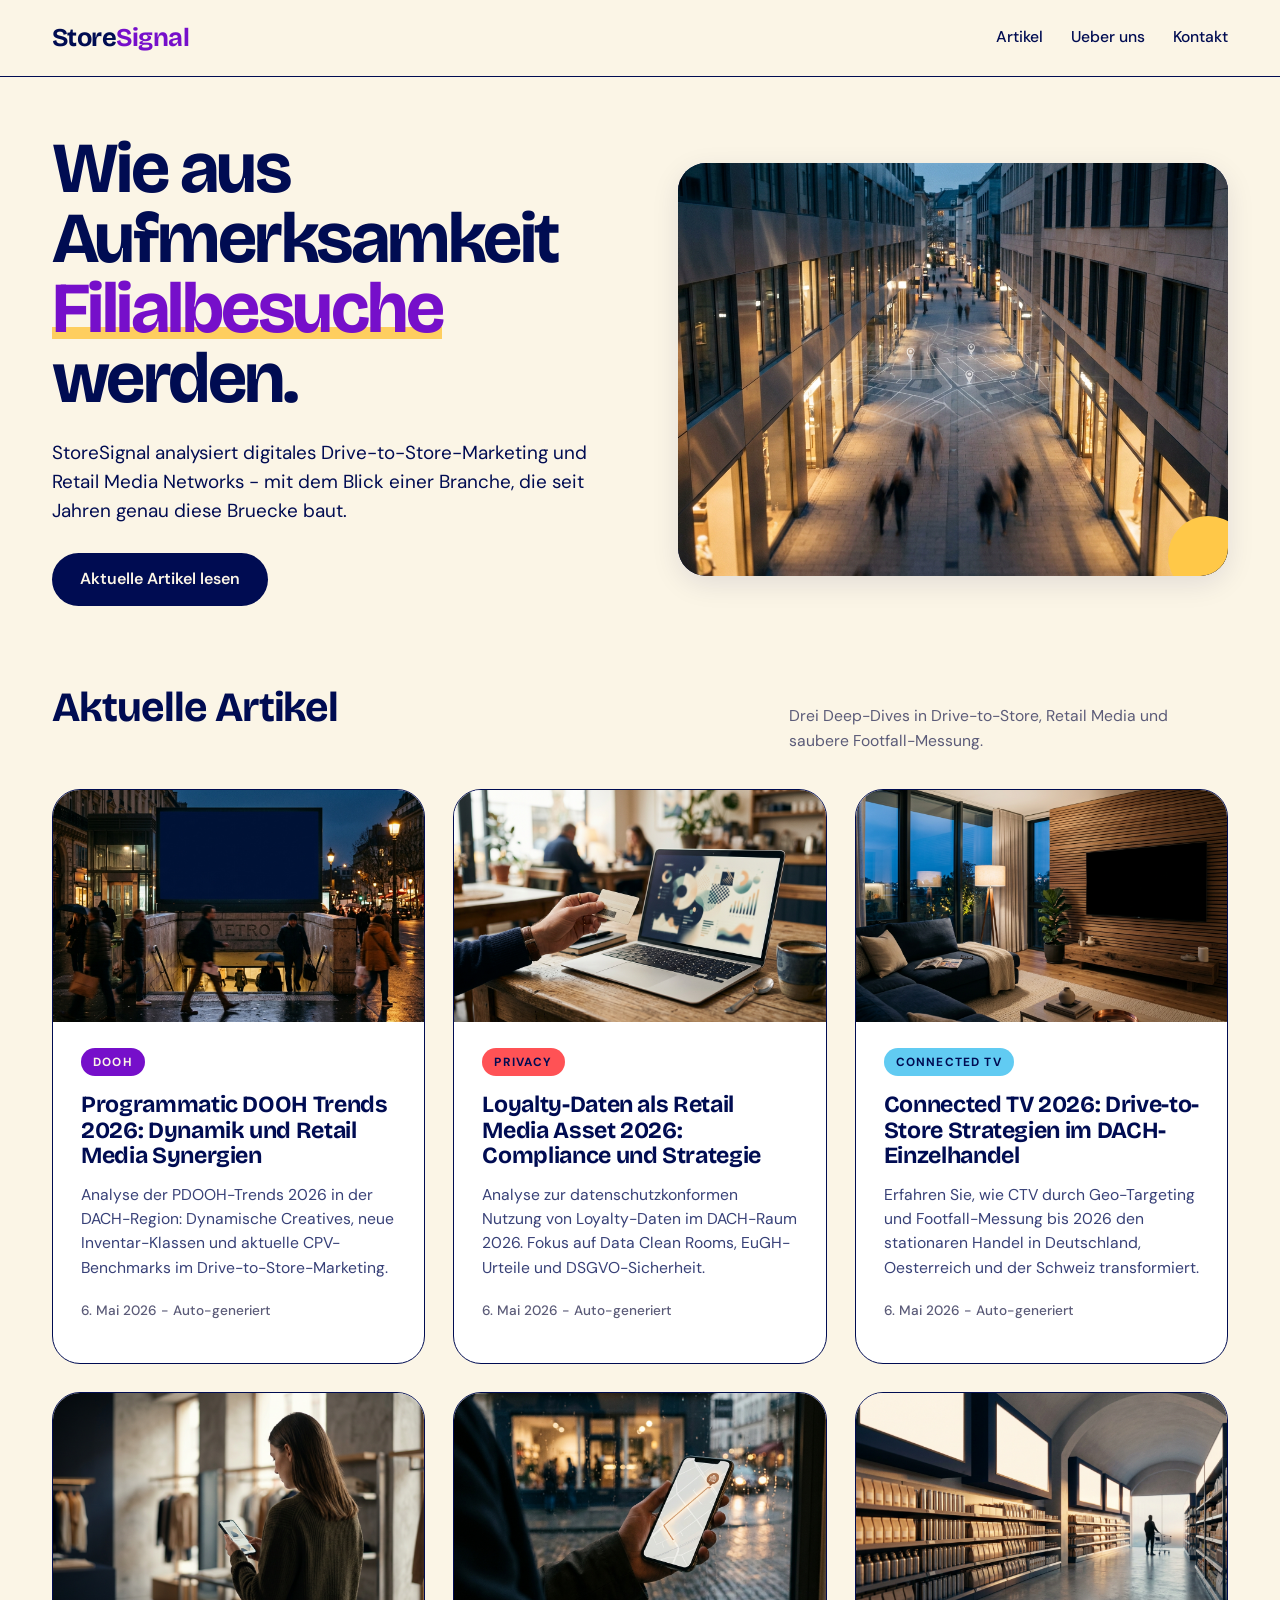
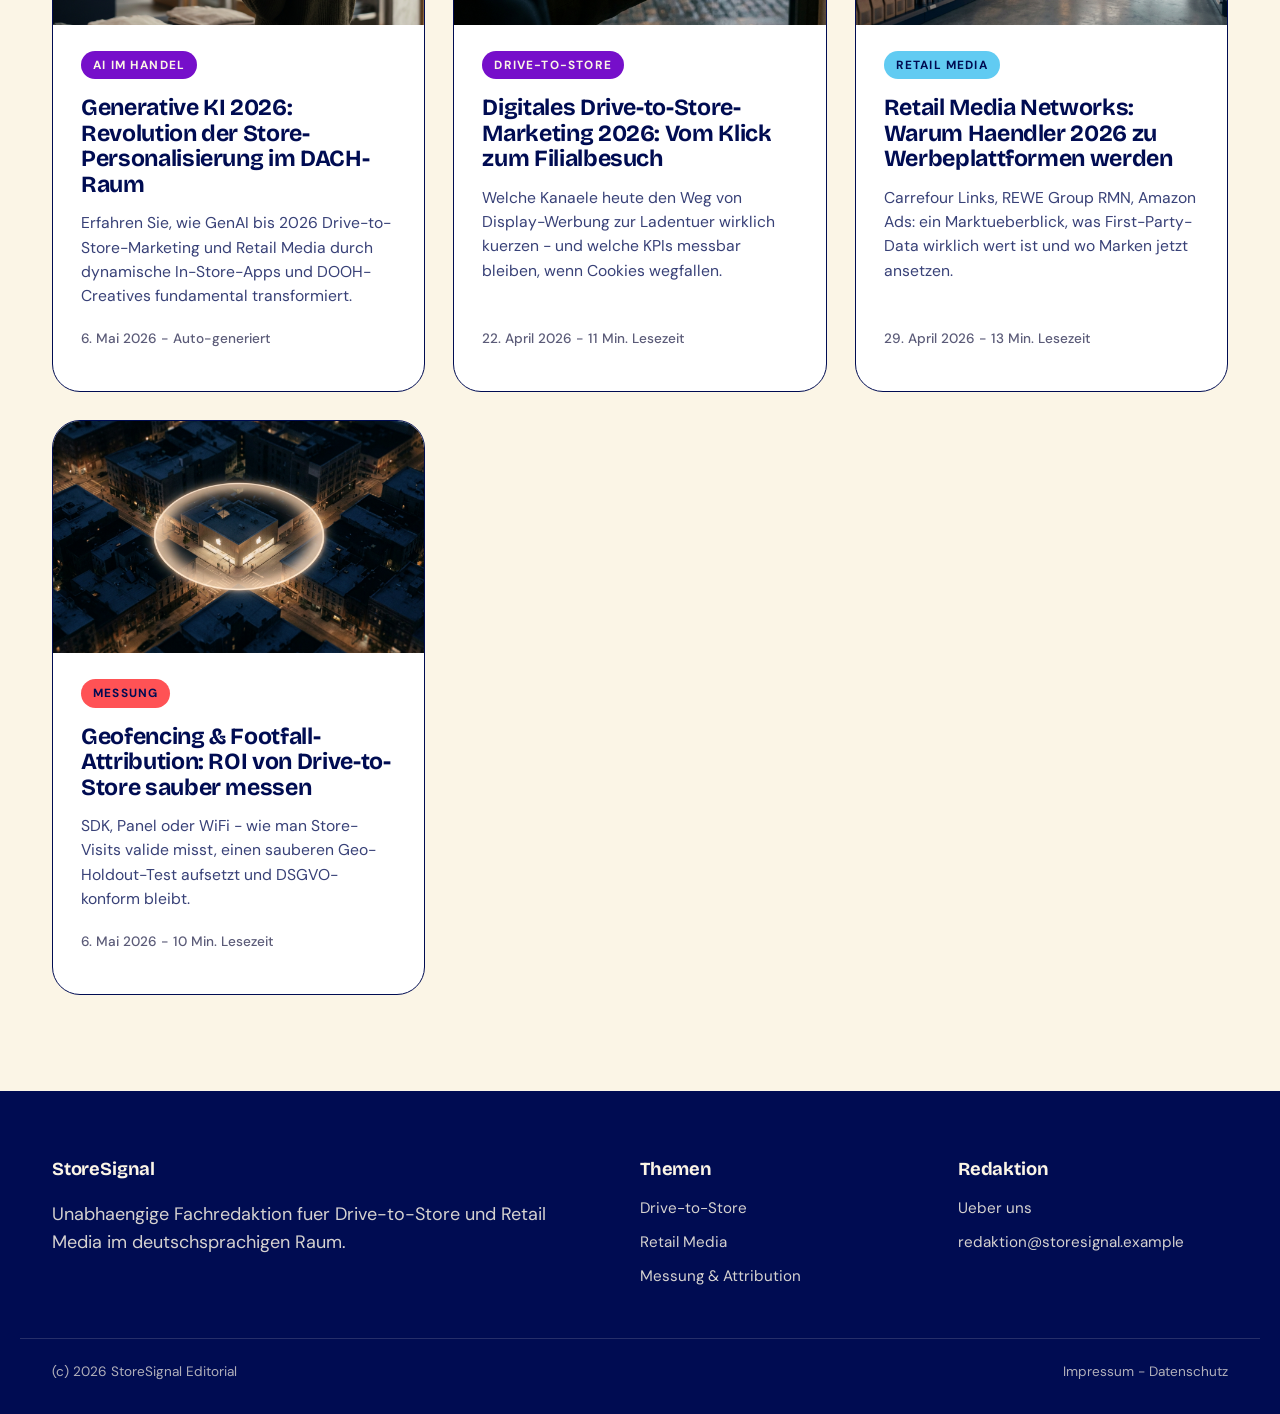
==== commit 48a1f8c1: "auto: publish programmatic-dooh-trends-2026" ====
--- a/index.html
+++ b/index.html
@@ -80,6 +80,17 @@
 
   <section class="cards" aria-label="Aktuelle Artikel">
     <!-- AUTO-CARDS-START -->
+    <article class="card">
+      <a href="artikel/programmatic-dooh-trends-2026.html" class="card__media" aria-hidden="true" tabindex="-1">
+        <img src="assets/img/programmatic-dooh-trends-2026-hero.png" alt="" width="640" height="360" loading="lazy">
+      </a>
+      <div class="card__body">
+        <span class="card__tag tag--purple">DOOH</span>
+        <h2 class="card__title"><a href="artikel/programmatic-dooh-trends-2026.html">Programmatic DOOH Trends 2026: Dynamik und Retail Media Synergien</a></h2>
+        <p class="card__excerpt">Analyse der PDOOH-Trends 2026 in der DACH-Region: Dynamische Creatives, neue Inventar-Klassen und aktuelle CPV-Benchmarks im Drive-to-Store-Marketing.</p>
+        <p class="card__meta">6. Mai 2026 - Auto-generiert</p>
+      </div>
+    </article>
     <article class="card">
       <a href="artikel/loyalty-daten-dsgvo-2026.html" class="card__media" aria-hidden="true" tabindex="-1">
         <img src="assets/img/loyalty-daten-dsgvo-2026-hero.png" alt="" width="640" height="360" loading="lazy">
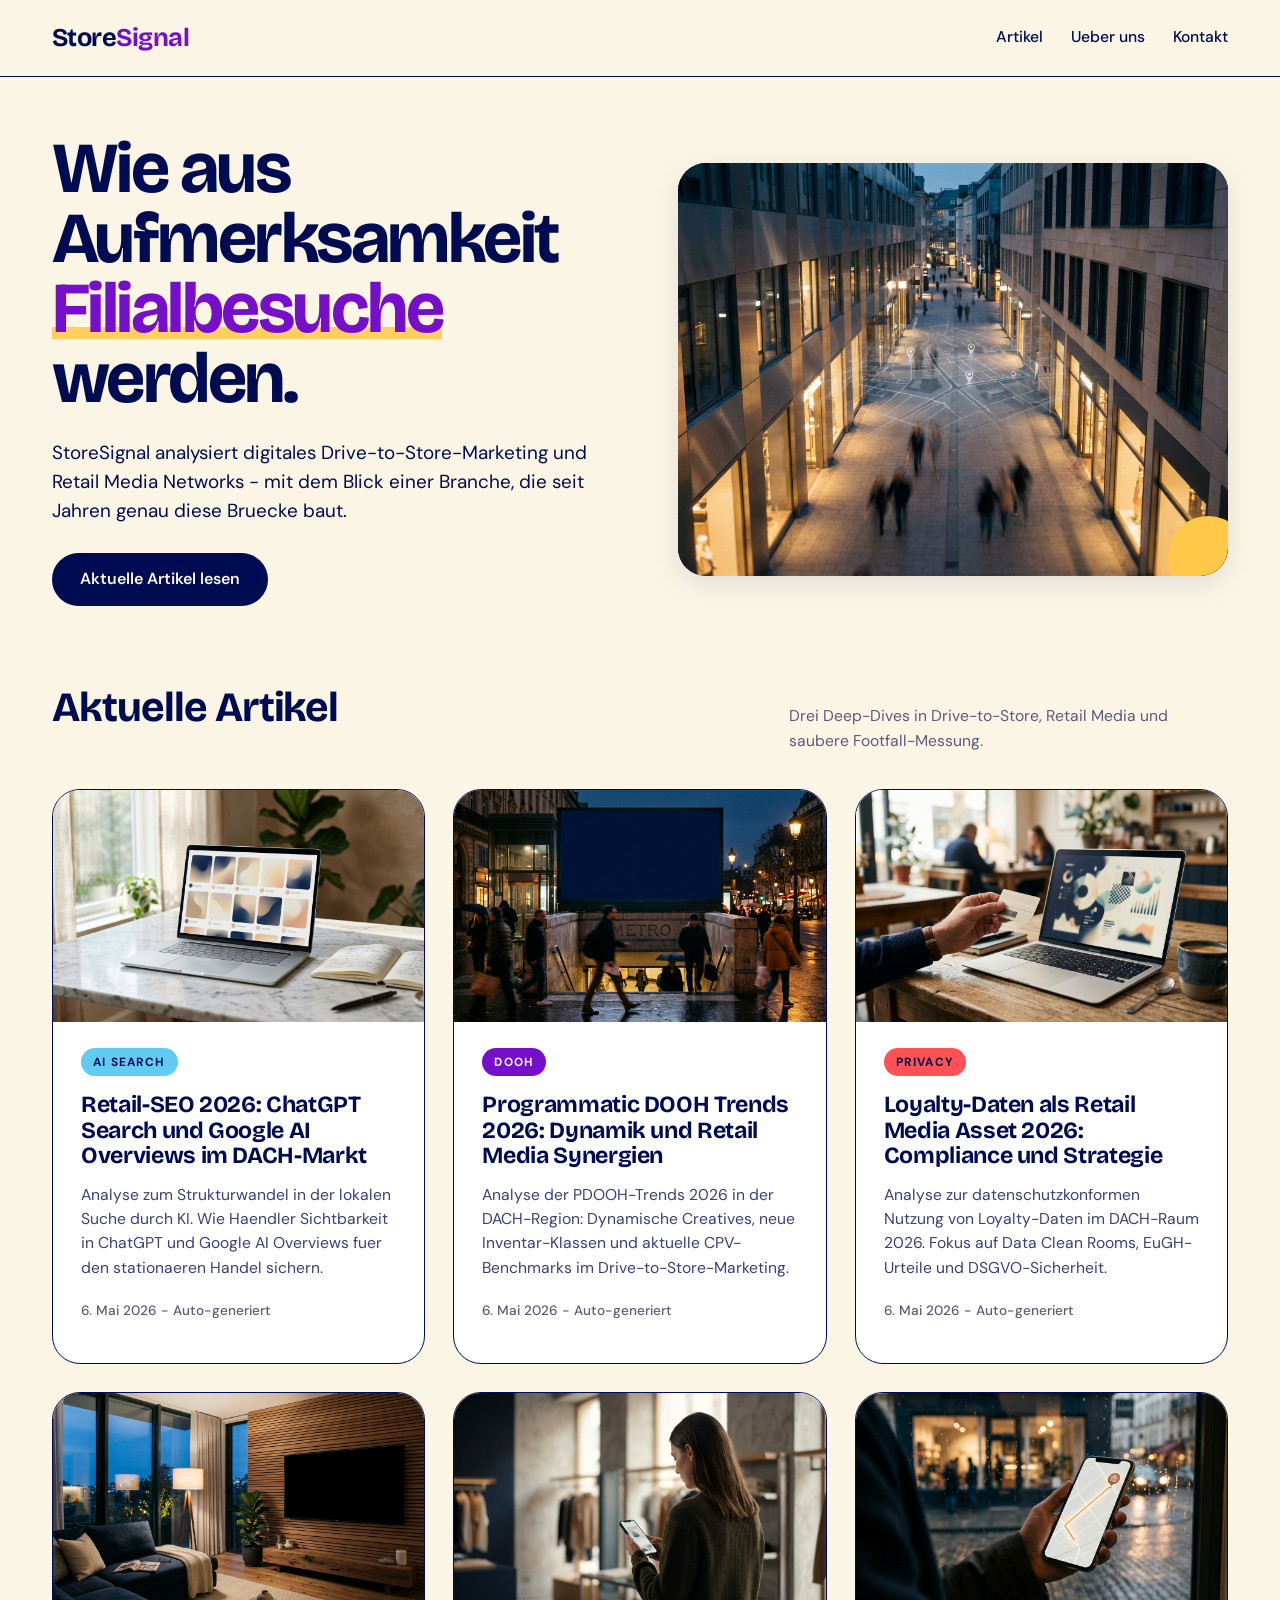
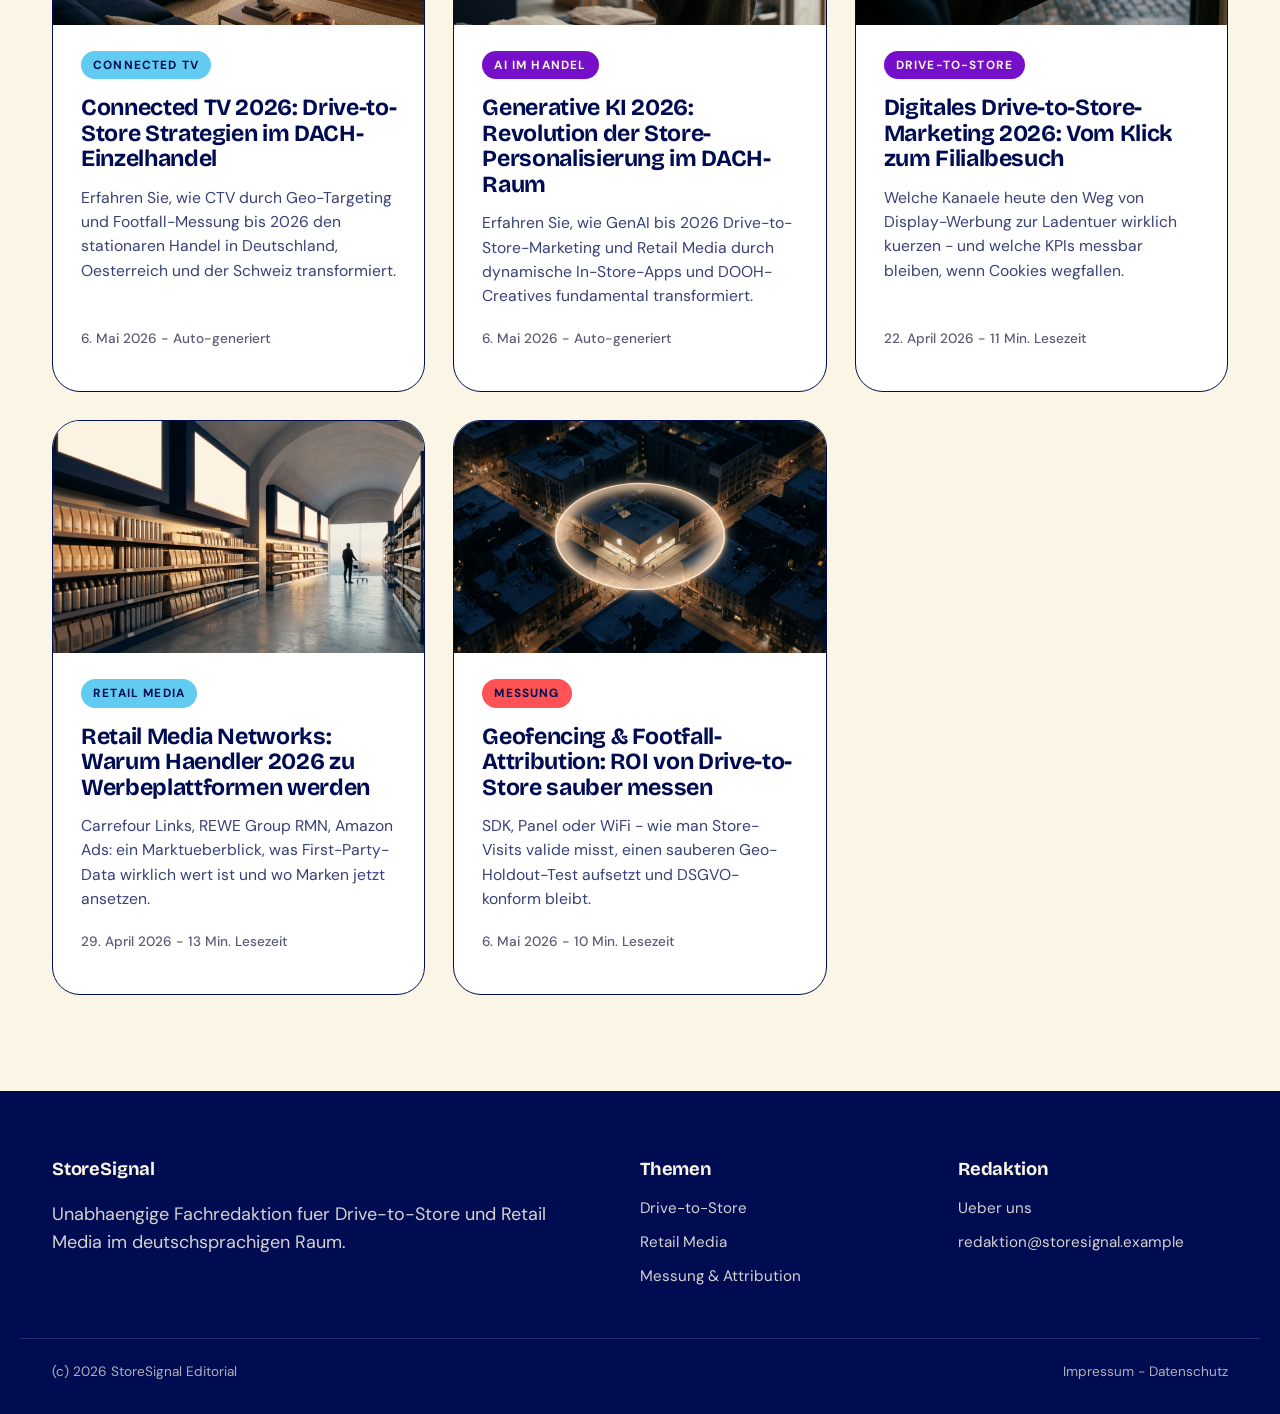
==== commit 2f19a567: "auto: publish chatgpt-search-retail-seo-2026" ====
--- a/index.html
+++ b/index.html
@@ -81,6 +81,17 @@
   <section class="cards" aria-label="Aktuelle Artikel">
     <!-- AUTO-CARDS-START -->
     <article class="card">
+      <a href="artikel/chatgpt-search-retail-seo-2026.html" class="card__media" aria-hidden="true" tabindex="-1">
+        <img src="assets/img/chatgpt-search-retail-seo-2026-hero.png" alt="" width="640" height="360" loading="lazy">
+      </a>
+      <div class="card__body">
+        <span class="card__tag tag--cyan">AI Search</span>
+        <h2 class="card__title"><a href="artikel/chatgpt-search-retail-seo-2026.html">Retail-SEO 2026: ChatGPT Search und Google AI Overviews im DACH-Markt</a></h2>
+        <p class="card__excerpt">Analyse zum Strukturwandel in der lokalen Suche durch KI. Wie Haendler Sichtbarkeit in ChatGPT und Google AI Overviews fuer den stationaeren Handel sichern.</p>
+        <p class="card__meta">6. Mai 2026 - Auto-generiert</p>
+      </div>
+    </article>
+    <article class="card">
       <a href="artikel/programmatic-dooh-trends-2026.html" class="card__media" aria-hidden="true" tabindex="-1">
         <img src="assets/img/programmatic-dooh-trends-2026-hero.png" alt="" width="640" height="360" loading="lazy">
       </a>
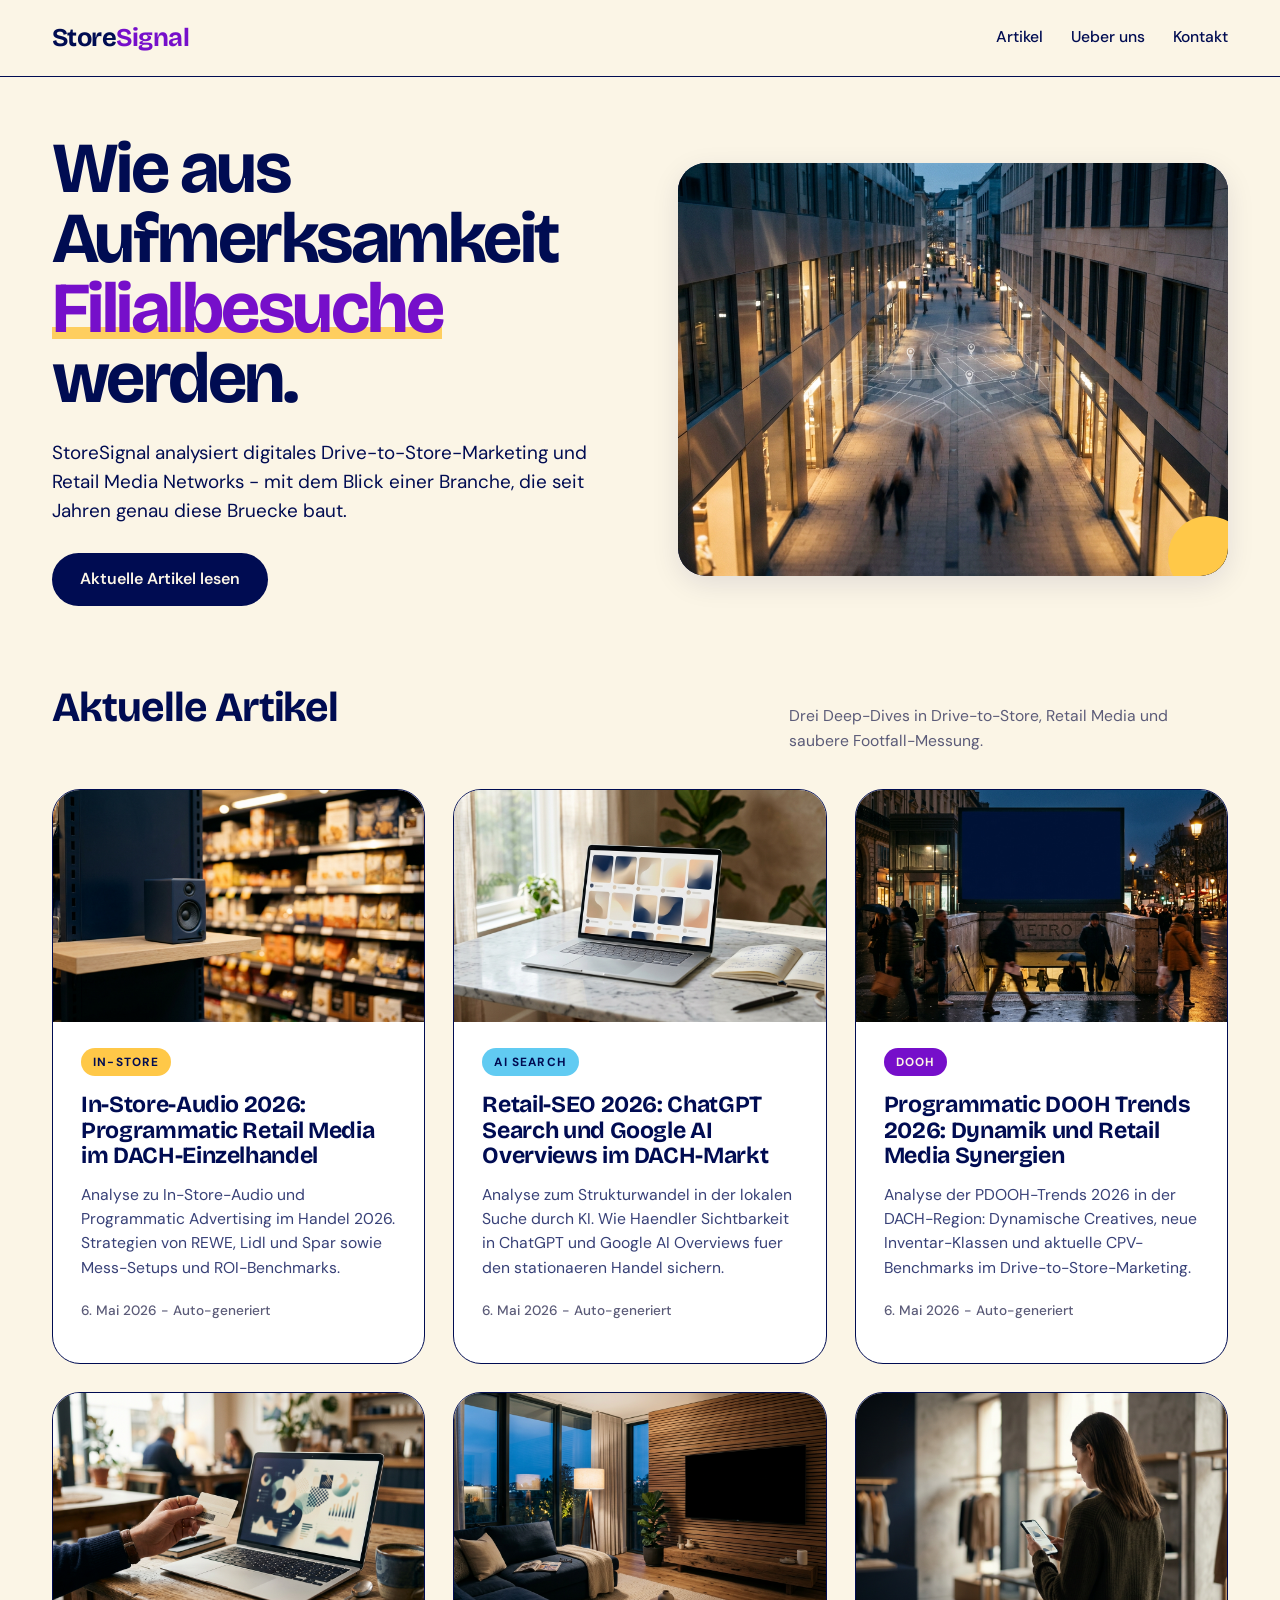
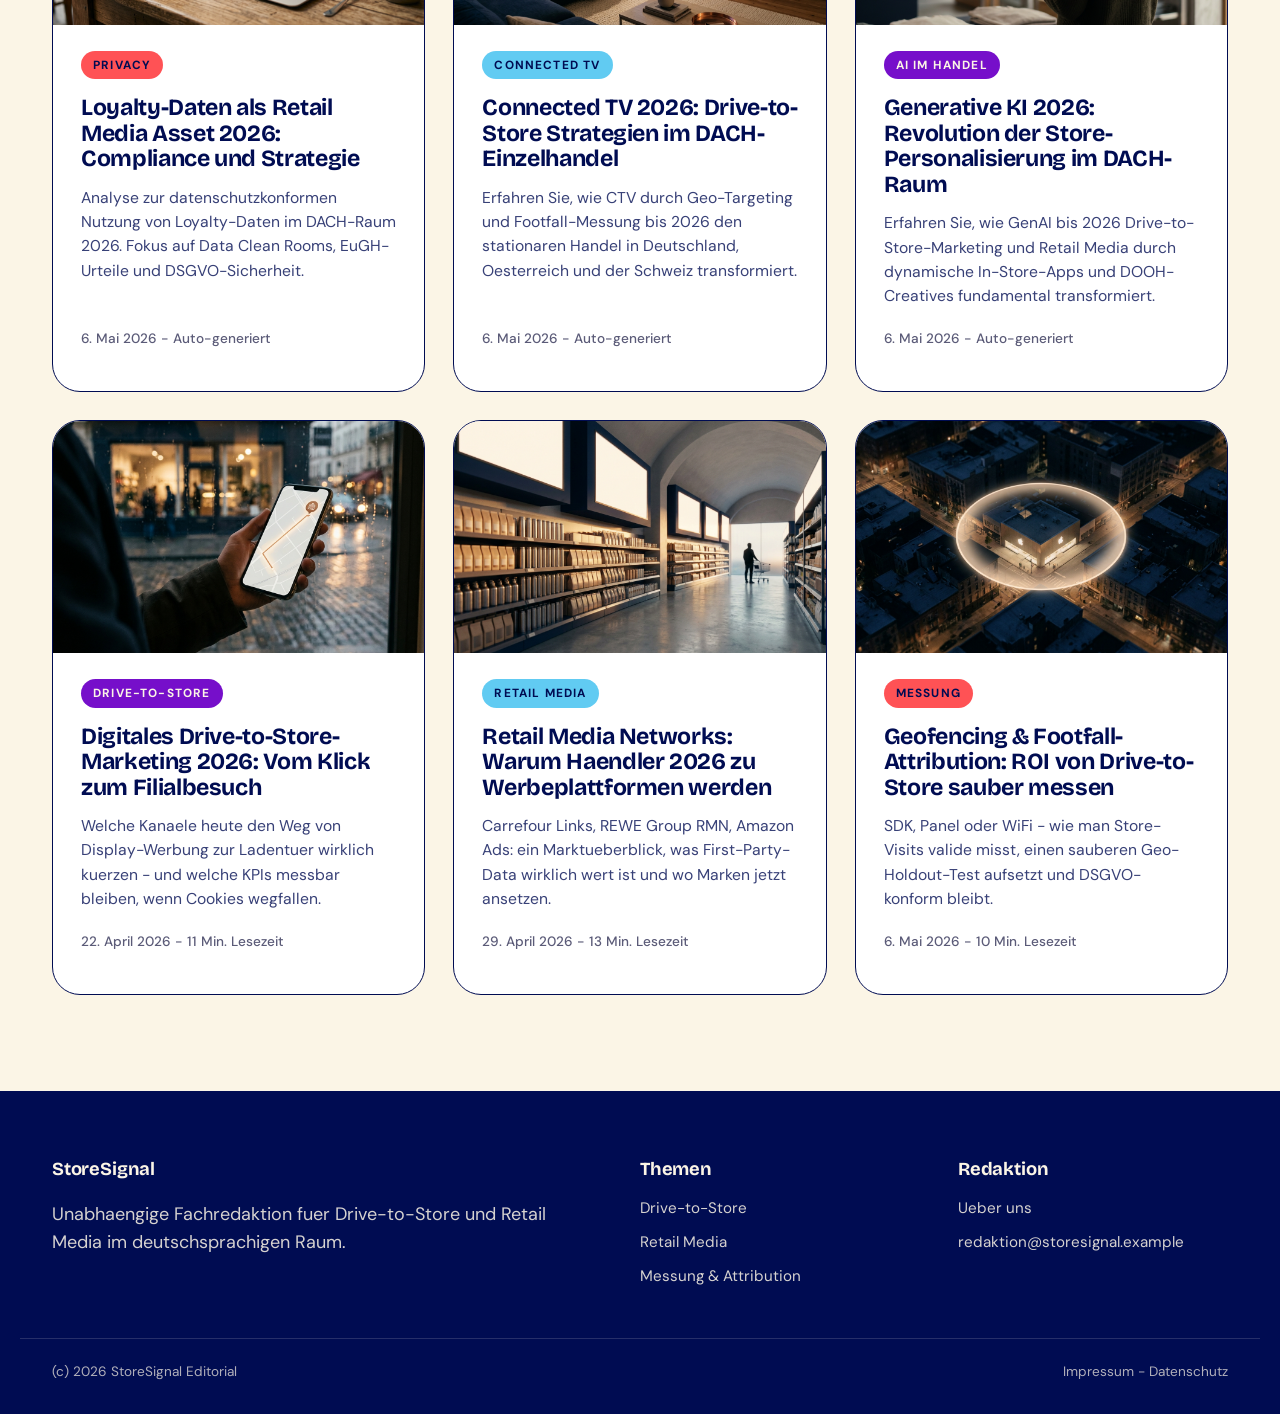
==== commit 5f82cbcb: "auto: publish in-store-audio-programmatic-2026" ====
--- a/index.html
+++ b/index.html
@@ -81,6 +81,17 @@
   <section class="cards" aria-label="Aktuelle Artikel">
     <!-- AUTO-CARDS-START -->
     <article class="card">
+      <a href="artikel/in-store-audio-programmatic-2026.html" class="card__media" aria-hidden="true" tabindex="-1">
+        <img src="assets/img/in-store-audio-programmatic-2026-hero.png" alt="" width="640" height="360" loading="lazy">
+      </a>
+      <div class="card__body">
+        <span class="card__tag ">In-Store</span>
+        <h2 class="card__title"><a href="artikel/in-store-audio-programmatic-2026.html">In-Store-Audio 2026: Programmatic Retail Media im DACH-Einzelhandel</a></h2>
+        <p class="card__excerpt">Analyse zu In-Store-Audio und Programmatic Advertising im Handel 2026. Strategien von REWE, Lidl und Spar sowie Mess-Setups und ROI-Benchmarks.</p>
+        <p class="card__meta">6. Mai 2026 - Auto-generiert</p>
+      </div>
+    </article>
+    <article class="card">
       <a href="artikel/chatgpt-search-retail-seo-2026.html" class="card__media" aria-hidden="true" tabindex="-1">
         <img src="assets/img/chatgpt-search-retail-seo-2026-hero.png" alt="" width="640" height="360" loading="lazy">
       </a>
